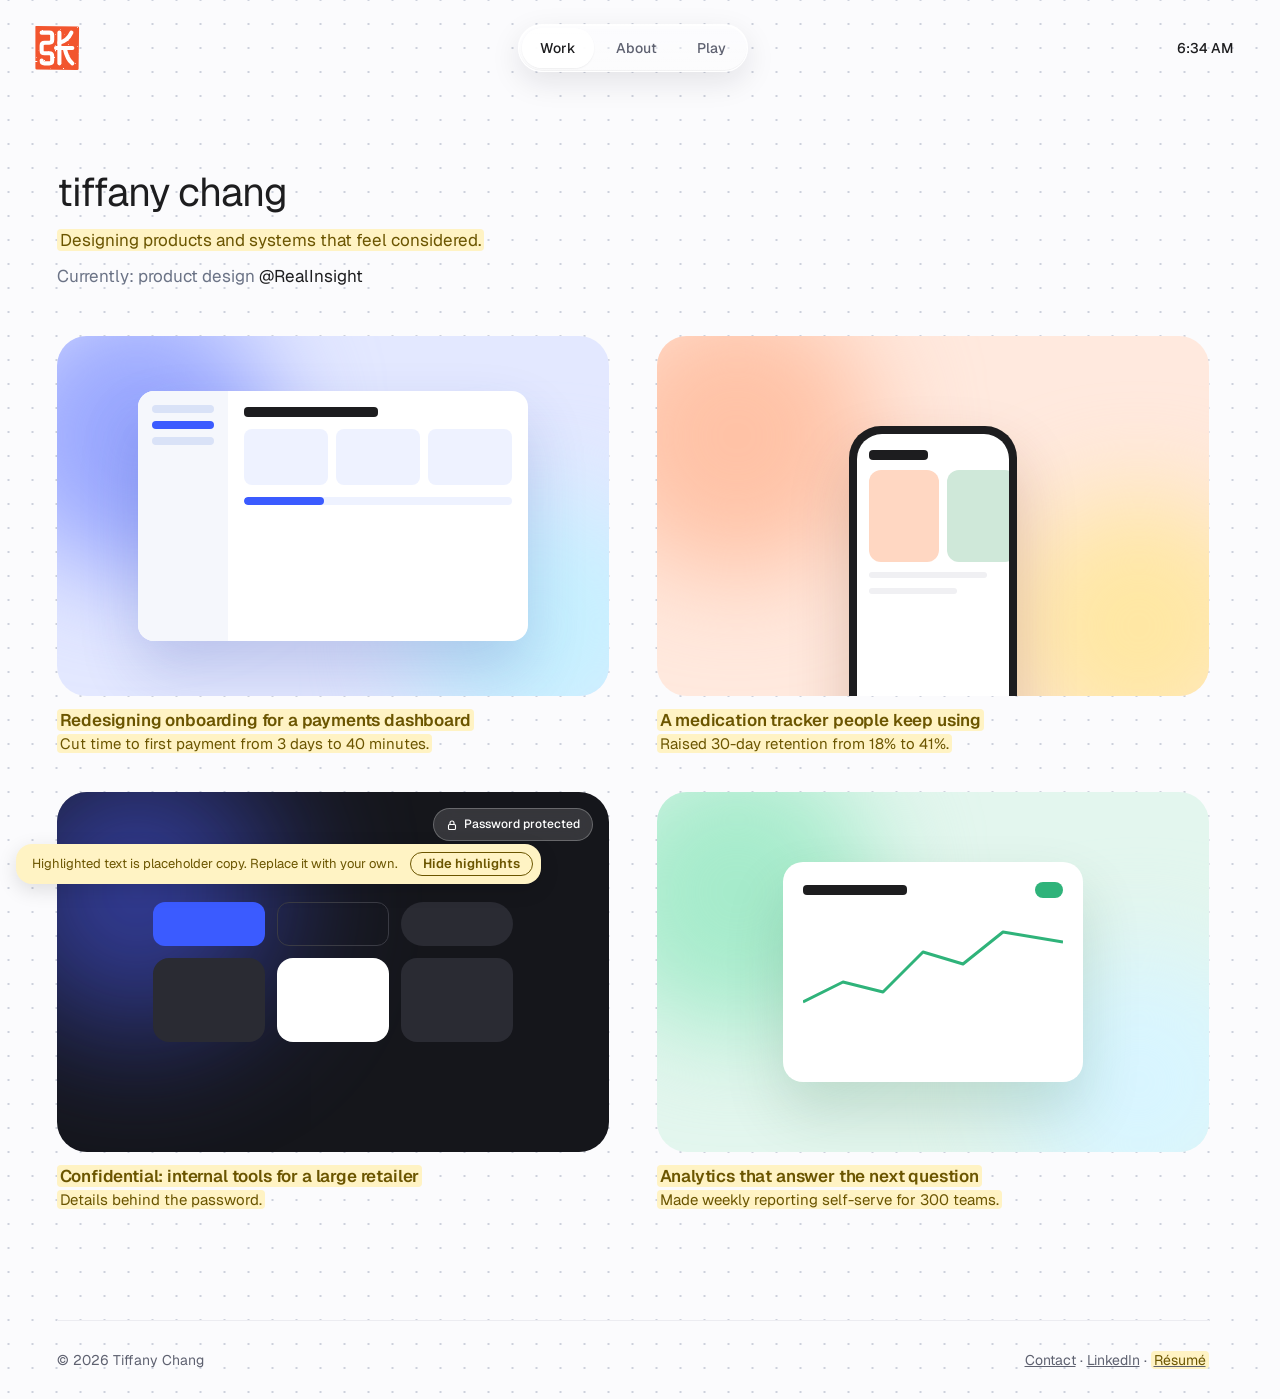
==== index.html @ ca089fef "Prototype: nav tabs collapse into icons on scroll (preview with ?compact=1) Co-Authored-By: Claude O" ====
<!doctype html>
<html lang="en">
<head>
  <meta charset="utf-8">
  <meta name="viewport" content="width=device-width, initial-scale=1, viewport-fit=cover">
  <title>Tiffany Chang · Product Designer</title>
  <meta name="description" content="Portfolio of Tiffany Chang, product designer.">
  <script>document.documentElement.classList.add('js')</script>
  <link rel="preconnect" href="https://fonts.googleapis.com">
  <link rel="preconnect" href="https://fonts.gstatic.com" crossorigin>
  <link rel="stylesheet" href="https://fonts.googleapis.com/css2?family=Geist:wght@400;500;600;700&family=Geist+Mono:wght@500&display=swap">
  <link rel="stylesheet" href="styles.css?v=202611252250">
  <link rel="icon" href="favicon.svg" type="image/svg+xml">
</head>
<body>

<!-- PLACEHOLDER BANNER: delete this block once your content is in. -->
<div class="ph-banner"><div class="wrap"><span>Highlighted text is placeholder copy. Replace it with your own.</span><button type="button" data-toggle-ph>Hide highlights</button></div></div>

<header class="site-header">
  <a class="logo" href="index.html" aria-label="Tiffany Chang, home"><svg class="seal" viewBox="0 0 100 100" aria-hidden="true"><defs><filter id="seal-worn" x="-5%" y="-5%" width="110%" height="110%"><feTurbulence type="fractalNoise" baseFrequency="0.08" numOctaves="2" seed="4" result="t"/><feDisplacementMap in="SourceGraphic" in2="t" scale="2.6" xChannelSelector="R" yChannelSelector="G" result="w"/><feTurbulence type="fractalNoise" baseFrequency="0.22" numOctaves="3" seed="21" result="n"/><feColorMatrix in="n" type="matrix" values="0 0 0 0 0  0 0 0 0 0  0 0 0 0 0  0 0 0 -30 23.2" result="holes"/><feComposite in="w" in2="holes" operator="in"/></filter></defs><g class="seal-print" filter="url(#seal-worn)"><path class="seal-stone" d="M5 6 Q4 4 7 4 L93 5 Q96 5 96 8 L95 93 Q95 96 92 96 L8 95 Q5 95 5 92 Z"/><g class="seal-glyph"><path d="M18 18 H34 Q40 18 40 24 V33 Q40 39 34 39 H24 Q18 39 18 45 V55 Q18 61 24 61 H34 Q40 61 40 67 V76 Q40 82 34 82 H24 Q18 82 18 76"/><path d="M55 18 V82"/><path d="M55 39 Q72 35 80 18"/><path d="M48 50 H82"/><path d="M66 50 Q71 74 82 82"/></g></g><g class="seal-build"><line class="seal-edge" x1="4" y1="4" x2="96" y2="4"/><line class="seal-edge" x1="4" y1="96" x2="96" y2="96"/><line class="seal-edge" x1="4" y1="4" x2="4" y2="96"/><line class="seal-edge" x1="96" y1="4" x2="96" y2="96"/><line class="seal-guide" x1="47" y1="4" x2="47" y2="96"/><line class="seal-guide" x1="4" y1="50" x2="96" y2="50"/><g class="seal-ghost"><path pathLength="1" d="M18 18 H34 Q40 18 40 24 V33 Q40 39 34 39 H24 Q18 39 18 45 V55 Q18 61 24 61 H34 Q40 61 40 67 V76 Q40 82 34 82 H24 Q18 82 18 76"/><path pathLength="1" d="M55 18 V82"/><path pathLength="1" d="M55 39 Q72 35 80 18"/><path pathLength="1" d="M48 50 H82"/><path pathLength="1" d="M66 50 Q71 74 82 82"/></g></g></svg></a>
  <nav class="nav-pill" aria-label="Main" data-liquid-nav="">
    <a href="index.html" aria-current="page">Work</a>
    <a href="about.html">About</a>
    <a href="play.html">Play</a>
  </nav>
  <div class="nav-widget" data-weather role="group" aria-label="Your local time"><span class="nw-weather" data-w-now hidden></span><time class="nw-time" data-clock></time></div>
</header>

<main class="wrap">
  <section class="hero" aria-labelledby="intro">
    <div class="hero-text">
      <h1 id="intro">tiffany chang</h1>
      <p><span class="ph">Designing products and systems that feel considered.</span></p>
      <p>Currently: product design <a class="link-hover" data-text="@RealInsight" href="https://www.realinsight.com/" target="_blank" rel="noopener">@RealInsight</a></p>
    </div>
  </section>

  <!-- SELECTED WORK
       Each cover is a placeholder made in CSS. Replace the inner markup with a looping
       <video autoplay muted loop playsinline> (e.g. a ShaderGradient export) or an image.
       data-case/data-locked are managed by tools/lock.mjs for password-protected work. -->
  <section id="work" aria-label="Selected work">
    <div class="work-grid">
      <a class="card reveal" href="work/case-study.html">
        <div class="cover" style="--c-bg:#e3e8ff; --c-1:#9aa8ff; --c-2:#c6f0ff">
          <span class="blob one"></span><span class="blob two"></span>
          <div class="ui-window" aria-hidden="true">
            <div class="side"><span class="bar"></span><span class="bar accent"></span><span class="bar"></span></div>
            <div class="main"><span class="bar dark"></span><div class="tiles"><span></span><span></span><span></span></div><div class="progress"><span></span></div></div>
          </div>
        </div>
        <div class="card-meta">
          <div><h3><span class="ph">Redesigning onboarding for a payments dashboard</span></h3><p><span class="ph">Cut time to first payment from 3 days to 40 minutes.</span></p></div>
        </div>
      </a>
      <a class="card reveal" href="work/case-study.html">
        <div class="cover" style="--c-bg:#ffe9de; --c-1:#ffc2a6; --c-2:#ffe7a3">
          <span class="blob one"></span><span class="blob two"></span>
          <div class="phone" aria-hidden="true"><div class="screen"><span class="bar dark" style="width:40%"></span><div class="row"><span></span><span></span></div><span class="bar" style="width:80%; height:6px; background:#f0f0f3"></span><span class="bar" style="width:60%; height:6px; background:#f0f0f3"></span></div></div>
        </div>
        <div class="card-meta">
          <div><h3><span class="ph">A medication tracker people keep using</span></h3><p><span class="ph">Raised 30-day retention from 18% to 41%.</span></p></div>
        </div>
      </a>
      <a class="card reveal" href="work/nda-case-study.html" data-case="nda-case-study" data-locked="true">
        <div class="cover dark" style="--c-bg:#15161b; --c-1:#3b47b8; --c-2:#15161b">
          <span class="blob one" style="opacity:.8; filter: blur(70px)"></span>
          <div class="ds-grid" aria-hidden="true"><span></span><span></span><span></span><span></span><span></span><span></span></div>
          <span class="badge lock"><svg viewBox="0 0 24 24" width="12" height="12" aria-hidden="true"><rect x="5" y="11" width="14" height="10" rx="2" fill="none" stroke="currentColor" stroke-width="2.2"/><path d="M8 11V8a4 4 0 0 1 8 0v3" fill="none" stroke="currentColor" stroke-width="2.2"/></svg>Password protected</span>
        </div>
        <div class="card-meta">
          <div><h3><span class="ph">Confidential: internal tools for a large retailer</span></h3><p><span class="ph">Details behind the password.</span></p></div>
        </div>
      </a>
      <a class="card reveal" href="work/case-study.html">
        <div class="cover" style="--c-bg:#e3f6ee; --c-1:#a6ebcb; --c-2:#d8f5ff">
          <span class="blob one"></span><span class="blob two"></span>
          <div class="chart-card" aria-hidden="true"><div class="top"><span class="bar dark" style="width:40%"></span><span class="pill"></span></div><svg viewBox="0 0 260 110" width="100%" height="110"><path d="M0 90 L40 70 L80 80 L120 40 L160 52 L200 20 L260 30" fill="none" stroke="#2fb37a" stroke-width="3" stroke-linejoin="round"/></svg></div>
        </div>
        <div class="card-meta">
          <div><h3><span class="ph">Analytics that answer the next question</span></h3><p><span class="ph">Made weekly reporting self-serve for 300 teams.</span></p></div>
        </div>
      </a>
    </div>
  </section>
</main>

<footer class="site-footer">
  <div class="wrap">
    <span>© <span data-year>2026</span> Tiffany Chang</span>
    <span><a href="contact.html">Contact</a> · <a href="https://www.linkedin.com/">LinkedIn</a> · <a href="#"><span class="ph">Résumé</span></a></span>
  </div>
</footer>

<script src="site.js?v=202611252250"></script>
<script src="weather.js?v=202611252250"></script>
<script src="glass.js?v=202611252250"></script>
</body>
</html>
---- styles.css ----
/* =========================================================
   tiffany chang — portfolio styles
   Look: calm Apple-like surfaces on a 24px dot grid, a glass
   nav pill, and soft moving color behind each case study cover.
   Edit the tokens below to re-theme the whole site.
   ========================================================= */
:root {
  /* Color */
  --bg: #fbfbfd;
  --surface: #ffffff;
  --fg: #1d1d1f;
  --muted: #5e6170;
  --faint: #8a8e9c;
  --soft: #6b7386;          /* hero subtext: soft but passes 4.5:1 */
  --line: #ececf1;
  --dot: #cdd1dc;
  --accent: #f2542d;        /* brand vermilion: fills, rules, focus rings, logo */
  --accent-ink: #c73a17;    /* vermilion for text and white-text fills: 5:1 on white */
  --accent-tint: #ffe9e2;   /* soft vermilion wash */
  --cover-accent: #3b5bff;  /* placeholder product UI inside covers, not brand */
  --ok: #2fb37a;
  --ph: #fff3c4;            /* placeholder highlight */
  --ph-fg: #6b5500;

  /* Type */
  --font: "Geist", "Inter", system-ui, -apple-system, "Segoe UI", sans-serif;
  --mono: "Geist Mono", ui-monospace, "SF Mono", Menlo, monospace;

  /* Shape */
  --radius-card: 30px;
  --radius-frame: 16px;
  --u: 24px;                /* grid unit: dot spacing, and every layout step */
  --max: 1152px;            /* 48 units */
  --gutter: max(24px, env(safe-area-inset-left, 0px));

  /* Glass */
  --glass-bg: linear-gradient(180deg, rgba(255,255,255,.75), rgba(255,255,255,.45));
  --glass-border: rgba(255,255,255,.9);
  --glass-shadow: inset 0 1px 0 #fff, inset 0 -1px 0 rgba(0,0,0,.04), 0 10px 30px rgba(20,24,40,.10);
}

*, *::before, *::after { box-sizing: border-box; }
html { scroll-behavior: smooth; scrollbar-gutter: stable; } /* keep the layout from shifting on pages too short to scroll (Play) */
body {
  margin: 0;
  color: var(--fg);
  background-color: var(--bg);
  /* The 24px dot grid is the layout grid. Dots sit at tile centers, and the
     tile is centered on the page, so a dot always lands on the page's center
     line. Because .wrap is centered and snapped to multiples of 48px, its left
     and right edges land on dots at every screen width. Vertical spacing is in
     24px steps (--u), so section tops sit on dot rows. */
  background-image: radial-gradient(var(--dot) 1.2px, transparent 1.4px);
  background-size: var(--u) var(--u);
  background-position: 50% calc(var(--u) / -2);
  font: 400 16px/1.6 var(--font);
  -webkit-font-smoothing: antialiased;
}
img, video { max-width: 100%; display: block; }
a { color: inherit; }
:focus-visible { outline: 2px solid var(--accent); outline-offset: 3px; border-radius: 6px; }
h1, h2, h3 { margin: 0; line-height: 1.12; letter-spacing: -0.02em; text-wrap: balance; font-weight: 600; }
p { margin: 0; }

.wrap, .site-header {
  /* Width is an even number of grid units so both edges land on dots */
  width: min(var(--max), calc(100% - 2 * var(--u)));
  width: min(var(--max), round(down, 100% - 2 * var(--u), calc(2 * var(--u))));
  margin-inline: auto;
}
.label { font: 500 12px/1.4 var(--mono); letter-spacing: .06em; text-transform: uppercase; color: var(--muted); }
.mono { font-family: var(--mono); font-variant-numeric: tabular-nums; }

/* Placeholder notice + highlight (delete when your content is in) */
/* Fixed toast at the bottom, so it never pushes the sticky header down (that made the
   nav jump between pages) and never sits behind the glass pill. */
.ph-banner { position: fixed; left: 16px; bottom: 16px; z-index: 50; max-width: calc(100% - 32px); background: var(--ph); color: var(--ph-fg); font-size: 13px; border-radius: 16px; box-shadow: 0 6px 20px rgba(0,0,0,.12); view-transition-name: ph-banner; }
.ph-banner .wrap { width: auto; margin: 0; display: flex; gap: 4px 12px; align-items: center; flex-wrap: wrap; padding: 8px 8px 8px 16px; line-height: var(--u); }
::view-transition-group(ph-banner), ::view-transition-old(ph-banner), ::view-transition-new(ph-banner) { animation: none; }
::view-transition-old(ph-banner) { display: none; }
.ph-banner button { font: inherit; font-weight: 600; line-height: 22px; background: transparent; color: inherit; border: 1px solid currentColor; border-radius: 999px; padding: 0 12px; cursor: pointer; }
.ph { background: var(--ph); color: var(--ph-fg); border-radius: 4px; padding: 0 3px; }
html.hide-ph .ph { background: none; color: inherit; padding: 0; }
html.hide-ph .ph-banner { display: none; }

/* ---------- Nav: logo left, glass pill centered, clock right ---------- */
.site-header {
  /* Full width, edge to edge (no max). Still an even number of grid units so
     the logo and time land on dots, a 1 to 2 unit margin from the screen edge. */
  width: calc(100% - 2 * var(--u));
  width: round(down, 100% - 2 * var(--u), calc(2 * var(--u)));
  position: sticky; top: env(safe-area-inset-top, 0px); z-index: 10;
  display: grid; grid-template-columns: minmax(0, 1fr) auto minmax(0, 1fr);
  align-items: center; gap: 16px;
  height: calc(4 * var(--u));   /* logo and pill are 2 units tall, centered on a dot row */
}
.logo { justify-self: start; display: block; width: calc(2 * var(--u)); height: calc(2 * var(--u)); text-decoration: none; border-radius: 4px; transition: transform .2s ease-out; }
/* 张 seal (carved). On hover it turns into its blueprint: the red print fades to a
   gray outline of the character, and the frame and the two guides that define its
   main shapes (the split between 弓 and 长, and the center line) extend past the
   seal's edges. */
.seal { display: block; width: 100%; height: 100%; overflow: visible; }
.seal-stone { fill: var(--accent); }
.seal-glyph { fill: none; stroke: #fff; stroke-width: 8.5; stroke-linecap: round; stroke-linejoin: round; }
.seal-print { transition: opacity .3s ease; }
.seal-build { opacity: 0; transition: opacity .3s ease; }
.seal-ghost { fill: none; stroke: #a1a4b0; stroke-width: 8.5; stroke-linecap: round; stroke-linejoin: round; }
/* Each stroke of 张 traces in order while the frame extends */
.seal-ghost path { stroke-dasharray: 1 1.01; stroke-dashoffset: 1; transition: stroke-dashoffset .2s cubic-bezier(.4,0,.2,1); }
.logo:hover .seal-ghost path, .logo:focus-visible .seal-ghost path { stroke-dashoffset: 0; }
.logo:hover .seal-ghost path:nth-child(1), .logo:focus-visible .seal-ghost path:nth-child(1) { transition-duration: .32s; transition-delay: .05s; }
.logo:hover .seal-ghost path:nth-child(2), .logo:focus-visible .seal-ghost path:nth-child(2) { transition-delay: .3s; }
.logo:hover .seal-ghost path:nth-child(3), .logo:focus-visible .seal-ghost path:nth-child(3) { transition-delay: .38s; }
.logo:hover .seal-ghost path:nth-child(4), .logo:focus-visible .seal-ghost path:nth-child(4) { transition-delay: .46s; }
.logo:hover .seal-ghost path:nth-child(5), .logo:focus-visible .seal-ghost path:nth-child(5) { transition-delay: .54s; }
.seal-edge, .seal-guide { stroke: #a1a4b0; stroke-width: 1.6; transform-box: fill-box; transform-origin: center; transition: transform .45s cubic-bezier(.2,.8,.2,1); }
.seal-edge { transform: scale(.82); }
.seal-guide { stroke-opacity: .6; stroke-dasharray: 3 3; transform: scale(.82); }
.logo:hover, .logo:focus-visible { transform: scale(1.02); }
.logo:active { transform: scale(.95); }
.logo:hover .seal-print, .logo:focus-visible .seal-print { opacity: 0; }
.logo:hover .seal-build, .logo:focus-visible .seal-build { opacity: 1; }
.logo:hover .seal-edge, .logo:focus-visible .seal-edge { transform: scale(1.24); }
.logo:hover .seal-guide, .logo:focus-visible .seal-guide { transform: scale(1.24); transition-delay: .06s; }
@media (prefers-reduced-motion: reduce) {
  .logo, .seal-edge, .seal-guide, .seal-ghost path { transition: none; }
}
.nav-pill {
  display: flex; align-items: center; gap: 4px; height: calc(2 * var(--u)); padding: 3px; border-radius: 999px;
  background: var(--glass-bg); border: 1px solid var(--glass-border); box-shadow: var(--glass-shadow);
  -webkit-backdrop-filter: blur(18px) saturate(180%); backdrop-filter: blur(18px) saturate(180%);
  isolation: isolate; position: relative;
  transition: background-color .45s ease, border-color .45s ease, box-shadow .45s ease;
}
.nav-pill a {
  display: grid; place-items: center; height: 40px; padding: 0 18px; border-radius: 999px; font-size: 14px; font-weight: 500;
  text-decoration: none; color: var(--muted); transition: color .2s, background .2s;
}
.nav-pill a:hover { color: var(--fg); }
.nav-pill a[aria-current="page"] { color: var(--fg); }
/* Fallback when the bubble script didn't run */
.nav-pill:not(.has-bubble) a[aria-current="page"] { background: rgba(255,255,255,.92); box-shadow: 0 1px 2px rgba(0,0,0,.06); }
.nav-pill a { position: relative; z-index: 1; }
.nav-bubble { position: absolute; z-index: 0; border-radius: 999px; background: rgba(255,255,255,.92); box-shadow: 0 1px 2px rgba(0,0,0,.06); pointer-events: none; view-transition-name: nav-bubble; }
.nav-pill a[href$="index.html"] { view-transition-name: nav-work; }
.nav-pill a[href$="about.html"] { view-transition-name: nav-about; }
.nav-pill a[href$="play.html"] { view-transition-name: nav-play; }
.clock { justify-self: end; font: 500 13px/1 var(--mono); color: var(--muted); font-variant-numeric: tabular-nums; }
/* Live liquid glass (Chromium): the page behind the pill bends at the rim
   through the SVG filter built in glass.js. Same size and shadow as the CSS
   glass, so nothing moves or flashes when it switches on. (Class name differs
   from the old WebGL version so a stale cached stylesheet cannot hide the pill.) */
.live-glass { background: linear-gradient(180deg, rgba(255,255,255,.42), rgba(255,255,255,.22)); }

/* Nav background on scroll: a progressive blur. Strong blur at the very top
   that melts away below the nav, with no edge, so the nav stays readable over
   covers. Hidden at the top of the page. It is a fixed layer outside the header
   (site.js adds .nav-fill) because the header's view-transition-name stops
   backdrop blur from seeing the page behind it. */
.nav-fill {
  position: fixed; top: 0; left: 0; right: 0; z-index: 9; height: calc(5 * var(--u));
  pointer-events: none; opacity: 0; transition: opacity .3s ease;
  background: linear-gradient(color-mix(in srgb, var(--bg) 70%, transparent), color-mix(in srgb, var(--bg) 35%, transparent) 55%, transparent);
  -webkit-backdrop-filter: blur(3px); backdrop-filter: blur(3px);
  -webkit-mask-image: linear-gradient(#000 45%, transparent); mask-image: linear-gradient(#000 45%, transparent);
}
.nav-fill::before {
  content: ""; position: absolute; inset: 0;
  -webkit-backdrop-filter: blur(14px); backdrop-filter: blur(14px);
  -webkit-mask-image: linear-gradient(#000 30%, transparent 75%); mask-image: linear-gradient(#000 30%, transparent 75%);
}
html.is-scrolled .nav-fill { opacity: 1; }

/* Compact nav (prototype, html[data-navcompact]): after scrolling, labels
   collapse into icons and the pill shrinks. Each tab animates from its measured
   width (--wide, set in site.js) to a 40px circle on an overshooting curve, so
   the pill overshoots and settles: the bounce. */
.nav-icon { display: none; }
html[data-navcompact] .nav-pill a {
  display: grid; place-items: center; overflow: hidden; padding: 0; width: var(--wide, auto);
  transition: color .2s, width .7s cubic-bezier(.3, 1.6, .45, 1);
}
html[data-navcompact] .nav-pill a > * { grid-area: 1 / 1; }
html[data-navcompact] .nav-icon {
  display: block; width: 18px; height: 18px; opacity: 0; transform: scale(.4) rotate(-25deg);
  transition: opacity .15s, transform .5s cubic-bezier(.3, 1.6, .45, 1);
}
html[data-navcompact] .nav-label { white-space: nowrap; transition: opacity .2s .1s, transform .4s cubic-bezier(.3, 1.4, .45, 1); }
html[data-navcompact].nav-compact .nav-pill a { width: 40px; }
html[data-navcompact].nav-compact .nav-icon { opacity: 1; transform: none; transition-delay: .1s; }
html[data-navcompact].nav-compact .nav-label { opacity: 0; transform: scale(.7); transition: opacity .12s, transform .3s; }
@media (prefers-reduced-motion: reduce) {
  html[data-navcompact] .nav-pill a, html[data-navcompact] .nav-icon, html[data-navcompact] .nav-label { transition-duration: .01s; transition-delay: 0s; }
}

/* Time and weather widget: plain text on the grid (no capsule). Weather is the
   visitor's, from their time zone's city (weather.js). */
.nav-widget {
  justify-self: end; position: relative;
  display: flex; align-items: center; gap: 12px;
  height: calc(2 * var(--u)); border-radius: 999px;   /* no capsule: just text, so the nav stays balanced */
  font-size: 14px; font-weight: 500; line-height: 1; color: var(--fg); font-variant-numeric: tabular-nums;
  cursor: default;
}
.nw-weather { display: flex; align-items: center; gap: 6px; --w-fill: #fff; }
.nw-weather svg { color: var(--muted); }
.nw-weather[hidden] { display: none; }
.has-weather .nw-time { padding-left: 12px; border-left: 1px solid rgba(0,0,0,.1); }
@media (max-width: 640px) {
  .site-header { grid-template-columns: auto 1fr; }
  .clock, .nav-widget { display: none; }
  .nav-pill { justify-self: end; }
  .nav-pill a { padding: 0 12px; }
}

main { padding-block: 0 calc(4 * var(--u)); }

/* ---------- Home hero ---------- */
.hero { display: flex; justify-content: space-between; align-items: center; gap: 40px; flex-wrap: wrap; padding-block: calc(3 * var(--u)) calc(2 * var(--u)); }
.hero-text { display: grid; gap: 12px; /* 48 + 12 + 24 + 12 + 24 = 5 units */ flex: 1 1 360px; min-width: 0; }
.hero-text h1 { font-size: 40px; letter-spacing: -1px; line-height: calc(2 * var(--u)); font-weight: 400; }
.hero-text p { font-size: 17px; line-height: var(--u); color: var(--soft); }
.hero-text strong { color: var(--fg); font-weight: 500; }
.hero-object { position: relative; width: 300px; height: 280px; flex: none; }
.hero-object .glow { position: absolute; border-radius: 50%; filter: blur(50px); opacity: .7; }
.hero-object .glow.a { left: 30px; top: 40px; width: 180px; height: 180px; background: #9aa8ff; animation: blobA 9s ease-in-out infinite; }
.hero-object .glow.b { right: 10px; top: 70px; width: 150px; height: 150px; background: #ffc4de; animation: blobB 11s ease-in-out infinite; }
.sketchbook {
  position: absolute; left: 50%; top: 50%; width: 160px; height: 206px; margin: -103px 0 0 -80px;
  border-radius: 8px 14px 14px 8px; background: var(--fg);
  box-shadow: 24px 32px 50px rgba(20,24,60,.28);
  display: grid; place-items: center;
  transform: perspective(900px) rotateX(12deg) rotateY(-18deg);
  animation: tilt 7s ease-in-out infinite;
}
.sketchbook::before { content: ""; position: absolute; left: 10px; top: 0; bottom: 0; width: 2px; background: rgba(255,255,255,.18); }
.sketchbook .page { width: 114px; height: 154px; border-radius: 5px; background: #fff; display: grid; place-items: center; text-align: center; padding: 10px; font: 500 10px/1.4 var(--mono); color: var(--faint); }
@media (max-width: 640px) { .hero-object { width: 100%; height: 220px; } }

/* Inline link with an underline that draws in on hover (hero "@RealInsight") */
.link-hover { position: relative; display: inline-block; white-space: nowrap; color: var(--fg); text-decoration: none; background-image: linear-gradient(var(--accent), var(--accent)); background-size: 0% 1.5px; background-position: 0 100%; background-repeat: no-repeat; transition: background-size .3s cubic-bezier(.4,0,.2,1); }
/* Vermilion copy of the text, revealed left to right in step with the underline */
.link-hover::after { content: attr(data-text); content: attr(data-text) / ""; position: absolute; inset: 0; color: var(--accent-ink); clip-path: inset(0 100% 0 0); transition: clip-path .3s cubic-bezier(.4,0,.2,1); pointer-events: none; }
.link-hover:hover, .link-hover:focus-visible { background-size: 100% 1.5px; }
.link-hover:hover::after, .link-hover:focus-visible::after { clip-path: inset(0 0 0 0); }

/* ---------- Work grid ---------- */
.section-head { display: flex; justify-content: space-between; align-items: end; gap: 16px; margin-bottom: 24px; }
.section-head h2 { font-size: 15px; letter-spacing: 0; }
.work-grid { display: grid; grid-template-columns: repeat(2, minmax(0, 1fr)); gap: var(--u) calc(2 * var(--u)); } /* column gap 2u keeps both columns on dots */
@media (max-width: 760px) { .work-grid { grid-template-columns: 1fr; } }

.card { display: grid; gap: 0; text-decoration: none; }
.cover {
  position: relative; height: calc(15 * var(--u)); max-width: 100%; border-radius: var(--radius-card); overflow: hidden;
  display: grid; place-items: center; background: var(--c-bg, #e3e8ff);
  transition: transform .4s cubic-bezier(.2,.8,.2,1);
}
.card:hover .cover { transform: translateY(-4px); }
.cover .blob { position: absolute; border-radius: 50%; filter: blur(50px); }
.cover .blob.one { left: -60px; top: -40px; width: 280px; height: 280px; background: var(--c-1, #9aa8ff); animation: blobA 9s ease-in-out infinite; }
.cover .blob.two { right: -60px; bottom: -60px; width: 260px; height: 260px; background: var(--c-2, #c6f0ff); animation: blobB 11s ease-in-out infinite; }
.cover > *:not(.blob):not(.badge) { position: relative; }
.cover video, .cover img.cover-media { position: absolute; inset: 0; width: 100%; height: 100%; object-fit: cover; }
.card-meta { display: flex; justify-content: space-between; gap: 12px; padding-block: 12px; } /* 24px lines + 24px padding: wraps stay on the grid */
.card-meta h3 { font-size: 17px; line-height: var(--u); letter-spacing: -0.01em; }
.card-meta p { font-size: 15px; line-height: var(--u); color: var(--muted); }
.card-meta .num { font: 500 12px/1.6 var(--mono); color: var(--muted); }
.badge {
  position: absolute; top: 16px; right: 16px; z-index: 2;
  display: inline-flex; align-items: center; gap: 6px; padding: 6px 12px; border-radius: 999px;
  font-size: 12px; font-weight: 500; color: #fff;
  background: rgba(255,255,255,.14); border: 1px solid rgba(255,255,255,.25);
  -webkit-backdrop-filter: blur(10px); backdrop-filter: blur(10px);
}
.card:not([data-locked="true"]) .badge.lock { display: none; }
.cover.light .badge { color: var(--fg); background: rgba(255,255,255,.6); border-color: rgba(255,255,255,.9); }

/* Placeholder product UIs inside covers. Replace with your own media. */
.ui-window { width: min(390px, 80%); height: 250px; border-radius: var(--radius-frame); background: #fff; box-shadow: 0 30px 60px rgba(40,60,160,.2); display: grid; grid-template-columns: 90px 1fr; overflow: hidden; animation: float 5s ease-in-out infinite; }
.ui-window .side { background: #f5f7fc; display: grid; align-content: start; gap: 8px; padding: 14px; }
.ui-window .main { padding: 16px; display: grid; align-content: start; gap: 12px; }
.bar { height: 8px; border-radius: 4px; background: #d9e2f7; }
.bar.dark { height: 10px; background: var(--fg); width: 50%; }
.bar.accent { background: var(--cover-accent); }
.tiles { display: grid; grid-template-columns: repeat(3, minmax(0, 1fr)); gap: 8px; }
.tiles span { height: 56px; border-radius: 8px; background: #eef2ff; }
.progress { height: 8px; border-radius: 4px; background: #eef2ff; overflow: hidden; }
.progress span { display: block; height: 100%; width: 30%; border-radius: 4px; background: var(--cover-accent); animation: fill 4.5s ease-in-out infinite; }
.phone { width: 168px; height: 320px; margin-top: 90px; border-radius: 32px; background: var(--fg); padding: 8px; box-shadow: 0 30px 60px rgba(120,50,20,.22); }
.phone .screen { height: 100%; border-radius: 25px; background: #fff; padding: 16px 12px; display: grid; align-content: start; gap: 10px; overflow: hidden; }
.phone .row { display: flex; gap: 8px; animation: slide 4s ease-in-out infinite; }
.phone .row span { flex: none; width: 70px; height: 92px; border-radius: 12px; background: #ffd7c2; }
.phone .row span + span { background: #cfe8d9; }
.ds-grid { display: grid; grid-template-columns: repeat(3, minmax(0, 1fr)); gap: 12px; width: min(360px, 80%); }
.ds-grid span { height: 44px; border-radius: 12px; background: #2a2b33; }
.ds-grid span:nth-child(1) { background: var(--cover-accent); }
.ds-grid span:nth-child(2) { background: none; border: 1.5px solid #3a3b44; }
.ds-grid span:nth-child(3) { border-radius: 22px; }
.ds-grid span:nth-child(n+4) { height: 84px; border-radius: 16px; }
.ds-grid span:nth-child(5) { background: #fff; }
.chart-card { width: min(300px, 80%); height: 220px; border-radius: 20px; background: #fff; box-shadow: 0 30px 60px rgba(0,80,40,.16); padding: 20px; display: grid; align-content: start; gap: 14px; animation: float 5s ease-in-out infinite; }
.chart-card .top { display: flex; justify-content: space-between; align-items: center; }
.chart-card .pill { width: 28px; height: 16px; border-radius: 8px; background: var(--ok); }

/* ---------- Shared page pieces (case study, about, contact, play) ---------- */
.page-head { display: grid; gap: 16px; padding-block: calc(2 * var(--u)) var(--u); }
.page-head h1 { font-size: clamp(32px, 5vw, 48px); letter-spacing: -0.03em; }
.page-head .lede { font-size: 18px; color: var(--muted); max-width: 60ch; line-height: 1.5; }
.stack-lg { display: grid; gap: clamp(56px, 8vw, 96px); }
.split { display: grid; grid-template-columns: minmax(0, 1fr) minmax(0, 2fr); gap: 24px 48px; }
@media (max-width: 760px) { .split { grid-template-columns: 1fr; } }
.stack { display: grid; gap: 16px; min-width: 0; }
.stack h2 { font-size: 26px; }
.btn { display: inline-flex; align-items: center; gap: 8px; font: 500 15px/1 var(--font); text-decoration: none; padding: 12px 20px; border-radius: 999px; border: 1px solid #e3e4ea; background: rgba(255,255,255,.85); color: var(--fg); cursor: pointer; }
.btn.primary { background: var(--accent-ink); border-color: var(--accent-ink); color: #fff; }
.btn.primary:hover { background: #b33212; border-color: #b33212; }
.btn-row { display: flex; gap: 12px; flex-wrap: wrap; }
.panel { background: var(--surface); border: 1px solid var(--line); border-radius: var(--radius-card); }

.cs-cover { position: relative; aspect-ratio: 16 / 9; max-width: 100%; border-radius: var(--radius-card); overflow: hidden; display: grid; place-items: center; background: #e3e8ff; }
.cs-cover .blob { position: absolute; border-radius: 50%; filter: blur(60px); }
.cs-cover .blob.one { left: -80px; top: -60px; width: 420px; height: 420px; background: #9aa8ff; animation: blobA 9s ease-in-out infinite; }
.cs-cover .blob.two { right: -80px; bottom: -80px; width: 380px; height: 380px; background: #c6f0ff; animation: blobB 11s ease-in-out infinite; }
.cs-cover span { position: relative; font: 500 12px/1 var(--mono); color: var(--muted); background: rgba(255,255,255,.7); padding: 8px 12px; border-radius: 999px; }
.facts { display: grid; grid-template-columns: repeat(4, minmax(0, 1fr)); gap: 16px; padding-block: 20px; border-block: 1px solid var(--line); }
.facts div { display: grid; gap: 4px; min-width: 0; }
@media (max-width: 760px) { .facts { grid-template-columns: repeat(2, minmax(0, 1fr)); } }
.outcomes { display: grid; grid-template-columns: repeat(3, minmax(0, 1fr)); gap: 16px; }
@media (max-width: 760px) { .outcomes { grid-template-columns: 1fr; } }
.outcomes div { background: var(--surface); border: 1px solid var(--line); border-radius: 22px; padding: 22px; display: grid; gap: 4px; }
.outcomes strong { font-size: 32px; font-weight: 600; letter-spacing: -0.02em; color: var(--accent-ink); font-variant-numeric: tabular-nums; }
figure { margin: 0; }
.figure { display: grid; gap: 10px; }
.figure .frame { aspect-ratio: 16 / 10; max-width: 100%; border-radius: 22px; border: 1px dashed #d6d9e2; background: var(--surface); display: grid; place-items: center; color: var(--faint); font: 500 12px/1 var(--mono); }
.figure figcaption { color: var(--muted); font-size: 14px; }
.process { display: grid; grid-template-columns: repeat(4, minmax(0, 1fr)); gap: 16px; padding: 0; margin: 0; list-style: none; counter-reset: step; }
@media (max-width: 760px) { .process { grid-template-columns: 1fr 1fr; } }
.process li { border-top: 2px solid var(--accent); padding-top: 12px; display: grid; gap: 4px; counter-increment: step; }
.process li::before { content: "Phase " counter(step); font: 500 11px/1 var(--mono); text-transform: uppercase; letter-spacing: .08em; color: var(--muted); }
blockquote { margin: 0; padding-left: 20px; border-left: 2px solid var(--accent); font-size: 20px; line-height: 1.45; font-weight: 500; max-width: 50ch; }
.next-cs { display: flex; justify-content: space-between; gap: 16px; flex-wrap: wrap; border-top: 1px solid var(--line); padding-top: 24px; }

.portrait { aspect-ratio: 4 / 5; max-width: 100%; border-radius: var(--radius-card); background: linear-gradient(160deg, #e7e9ff, #ffe3ef); display: grid; place-items: center; font: 500 12px/1 var(--mono); color: var(--muted); }
.list-rows { display: grid; border-top: 1px solid var(--line); }
.list-rows > div { display: grid; grid-template-columns: minmax(0, 2fr) minmax(0, 2fr) auto; gap: 12px; padding-block: 14px; border-bottom: 1px solid var(--line); }
.list-rows .when { color: var(--muted); font: 500 13px/1.6 var(--mono); font-variant-numeric: tabular-nums; }
@media (max-width: 560px) { .list-rows > div { grid-template-columns: 1fr; gap: 2px; } }
.skills { display: grid; grid-template-columns: repeat(3, minmax(0, 1fr)); gap: 24px; }
@media (max-width: 760px) { .skills { grid-template-columns: 1fr; } }
.skills h3 { font-size: 17px; }
.skills ul { margin: 8px 0 0; padding-left: 18px; color: var(--muted); }

.form { display: grid; gap: 16px; max-width: 560px; }
.field { display: grid; gap: 6px; }
.field label { font-weight: 500; font-size: 14px; }
.field input, .field textarea, .field select { font: inherit; color: var(--fg); background: var(--surface); border: 1px solid #e3e4ea; border-radius: 12px; padding: 12px 14px; width: 100%; }
.field textarea { min-height: 140px; resize: vertical; }
.form-note { color: var(--muted); font-size: 14px; }
.channels { display: grid; border-top: 1px solid var(--line); }
.channels div { display: flex; justify-content: space-between; gap: 12px; flex-wrap: wrap; padding-block: 14px; border-bottom: 1px solid var(--line); }
.channels a { color: var(--accent-ink); text-decoration: none; overflow-wrap: anywhere; }
.lock-panel { display: grid; gap: 18px; max-width: 560px; padding-block: 40px; }
.lock-panel a { color: var(--accent-ink); }

.play-grid { display: grid; grid-template-columns: repeat(3, minmax(0, 1fr)); gap: 20px; }
@media (max-width: 760px) { .play-grid { grid-template-columns: 1fr 1fr; } }
.play-grid .tile { aspect-ratio: 1; border-radius: 24px; background: var(--surface); border: 1px solid var(--line); display: grid; place-items: center; font: 500 12px/1 var(--mono); color: var(--faint); }

.site-footer .wrap { display: flex; justify-content: space-between; gap: 12px; flex-wrap: wrap; padding-block: 28px; color: var(--muted); font-size: 14px; border-top: 1px solid var(--line); }
.site-footer a { color: var(--muted); }

/* ---------- Motion ---------- */
@keyframes float { 0%,100% { transform: translateY(0) } 50% { transform: translateY(-8px) } }
@keyframes tilt { 0%,100% { transform: perspective(900px) rotateX(12deg) rotateY(-18deg) translateY(0) } 50% { transform: perspective(900px) rotateX(8deg) rotateY(-8deg) translateY(-6px) } }
@keyframes blobA { 0%,100% { transform: translate(0,0) scale(1) } 50% { transform: translate(60px,40px) scale(1.15) } }
@keyframes blobB { 0%,100% { transform: translate(0,0) scale(1) } 50% { transform: translate(-50px,-30px) scale(1.1) } }
@keyframes slide { 0%,100% { transform: translateX(0) } 50% { transform: translateX(36px) } }
@keyframes fill { 0%,100% { width: 30% } 50% { width: 78% } }
/* Cards fade up as they scroll into view (site.js adds .in). Visible by default without JS. */
.js .reveal { opacity: 0; transform: translateY(24px); transition: opacity .7s ease, transform .7s cubic-bezier(.2,.8,.2,1); }
.js .reveal.in { opacity: 1; transform: none; }
@media (prefers-reduced-motion: reduce) {
  html { scroll-behavior: auto; }
  *, *::before, *::after { animation: none !important; transition: none !important; }
  .js .reveal { opacity: 1; transform: none; }
}

/* ---------- Page transitions ---------- */
/* Cross-document view transitions (Chrome, Edge, Safari 18.2+): the header stays
   put, the nav bubble slides to the new tab, and the page crossfades. */
@view-transition { navigation: auto; }
.site-header { view-transition-name: site-header; }
::view-transition-group(nav-bubble) { animation-duration: .5s; animation-timing-function: cubic-bezier(.3,.8,.25,1); }
::view-transition-group(site-header), ::view-transition-new(site-header) { animation: none; }
/* Show only the new header during the switch. Stacking the old and new
   snapshots doubled the nav's shadow for a moment. */
::view-transition-old(site-header) { display: none; }
::view-transition-old(nav-work), ::view-transition-old(nav-about), ::view-transition-old(nav-play) { animation-duration: .25s; }
::view-transition-old(root) { animation: vt-out .2s ease both; }
::view-transition-new(root) { animation: vt-in .3s ease both; }
@keyframes vt-out { to { opacity: 0; } }
@keyframes vt-in { from { opacity: 0; } }
/* Page content floats up from the bottom on load. Sections with their own
   scroll-reveal cards are left to those. */
@keyframes float-in { from { opacity: 0; transform: translateY(24px); } to { opacity: 1; transform: none; } }
main > *:not(:has(.reveal)) { animation: float-in .7s cubic-bezier(.2,.8,.2,1) both; }
main > *:nth-child(2) { animation-delay: .08s; }
main > *:nth-child(3) { animation-delay: .16s; }
main > *:nth-child(n+4) { animation-delay: .24s; }
@media (prefers-reduced-motion: reduce) {
  ::view-transition-group(*), ::view-transition-old(*), ::view-transition-new(*) { animation: none !important; }
}
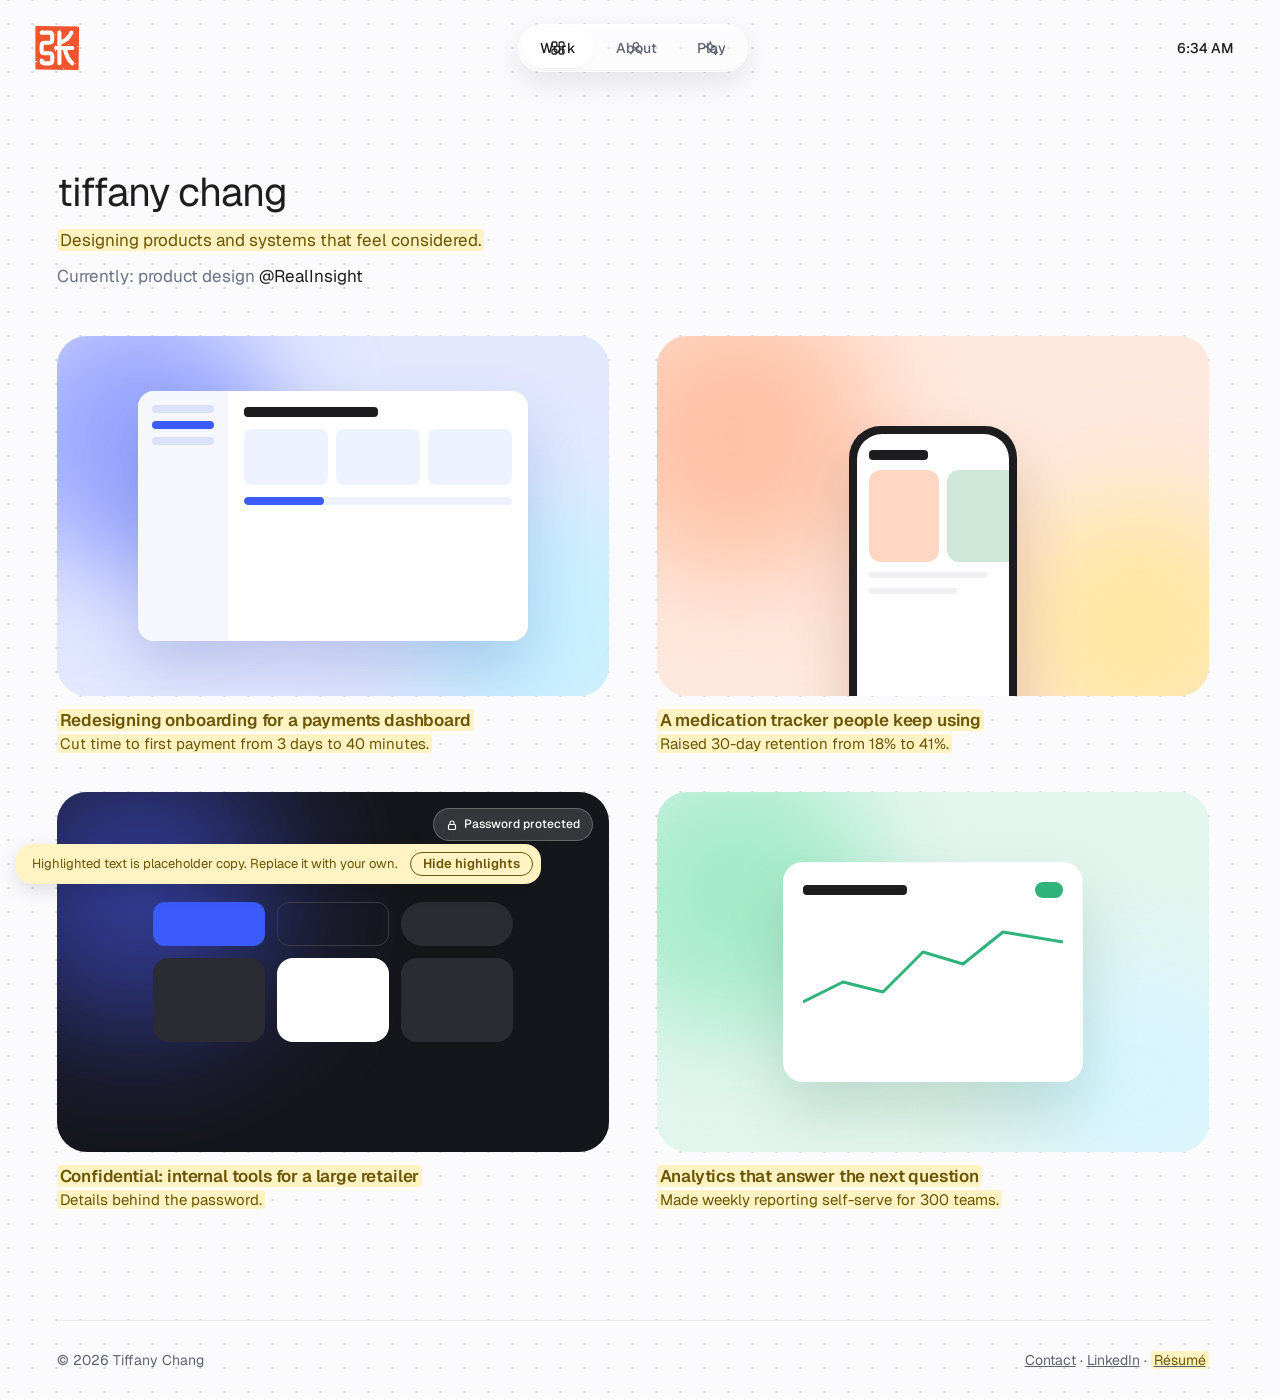
==== commit d0b6167c: "Turn on the compact nav for everyone Co-Authored-By: Claude Opus 5.5 <noreply@anthropic.com> Claude-" ====
--- a/index.html
+++ b/index.html
@@ -9,7 +9,7 @@
   <link rel="preconnect" href="https://fonts.googleapis.com">
   <link rel="preconnect" href="https://fonts.gstatic.com" crossorigin>
   <link rel="stylesheet" href="https://fonts.googleapis.com/css2?family=Geist:wght@400;500;600;700&family=Geist+Mono:wght@500&display=swap">
-  <link rel="stylesheet" href="styles.css?v=202611252250">
+  <link rel="stylesheet" href="styles.css?v=202611252300">
   <link rel="icon" href="favicon.svg" type="image/svg+xml">
 </head>
 <body>
@@ -93,8 +93,8 @@
   </div>
 </footer>
 
-<script src="site.js?v=202611252250"></script>
-<script src="weather.js?v=202611252250"></script>
-<script src="glass.js?v=202611252250"></script>
+<script src="site.js?v=202611252300"></script>
+<script src="weather.js?v=202611252300"></script>
+<script src="glass.js?v=202611252300"></script>
 </body>
 </html>
--- a/styles.css
+++ b/styles.css
@@ -171,7 +171,7 @@
 }
 html.is-scrolled .nav-fill { opacity: 1; }
 
-/* Compact nav (prototype, html[data-navcompact]): after scrolling, labels
+/* Compact nav (html[data-navcompact], set by site.js): after scrolling, labels
    collapse into icons and the pill shrinks. Each tab animates from its measured
    width (--wide, set in site.js) to a 40px circle on an overshooting curve, so
    the pill overshoots and settles: the bounce. */
@@ -186,9 +186,17 @@
   transition: opacity .15s, transform .5s cubic-bezier(.3, 1.6, .45, 1);
 }
 html[data-navcompact] .nav-label { white-space: nowrap; transition: opacity .2s .1s, transform .4s cubic-bezier(.3, 1.4, .45, 1); }
-html[data-navcompact].nav-compact .nav-pill a { width: 40px; }
-html[data-navcompact].nav-compact .nav-icon { opacity: 1; transform: none; transition-delay: .1s; }
-html[data-navcompact].nav-compact .nav-label { opacity: 0; transform: scale(.7); transition: opacity .12s, transform .3s; }
+/* Collapsed while scrolled, unless the pill is hovered or a tab has keyboard
+   focus: then it springs back open to the full labels. */
+html[data-navcompact].nav-compact .nav-pill:not(:hover):not(:has(a:focus-visible)) a { width: 40px; }
+html[data-navcompact].nav-compact .nav-pill:not(:hover):not(:has(a:focus-visible)) .nav-icon { opacity: 1; transform: none; transition-delay: .1s; }
+html[data-navcompact].nav-compact .nav-pill:not(:hover):not(:has(a:focus-visible)) .nav-label { opacity: 0; transform: scale(.7); transition: opacity .12s, transform .3s; }
+@media (hover: none) {
+  /* Touch screens have no hover, and a tap would leave it stuck open. */
+  html[data-navcompact].nav-compact .nav-pill:hover:not(:has(a:focus-visible)) a { width: 40px; }
+  html[data-navcompact].nav-compact .nav-pill:hover:not(:has(a:focus-visible)) .nav-icon { opacity: 1; transform: none; }
+  html[data-navcompact].nav-compact .nav-pill:hover:not(:has(a:focus-visible)) .nav-label { opacity: 0; }
+}
 @media (prefers-reduced-motion: reduce) {
   html[data-navcompact] .nav-pill a, html[data-navcompact] .nav-icon, html[data-navcompact] .nav-label { transition-duration: .01s; transition-delay: 0s; }
 }
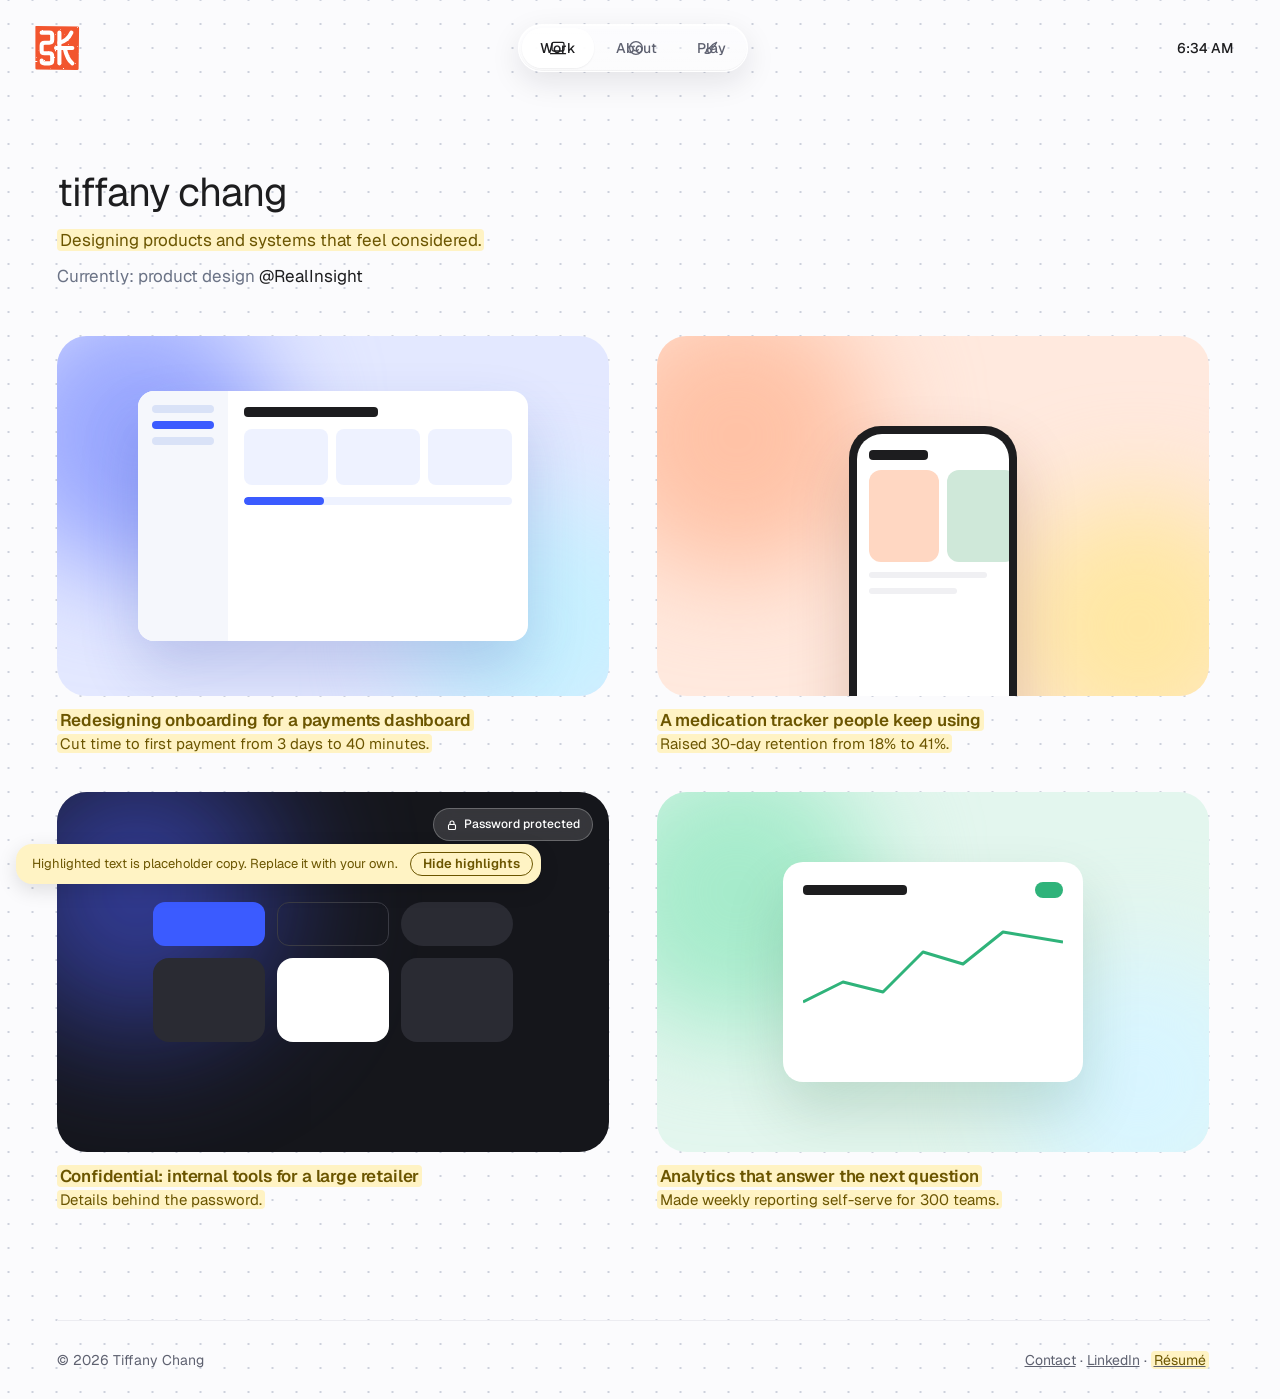
==== commit c2b0ec5b: "Compact nav icons: laptop, smile, brush Co-Authored-By: Claude Opus 5.5 <noreply@anthropic.com> Clau" ====
--- a/index.html
+++ b/index.html
@@ -9,7 +9,7 @@
   <link rel="preconnect" href="https://fonts.googleapis.com">
   <link rel="preconnect" href="https://fonts.gstatic.com" crossorigin>
   <link rel="stylesheet" href="https://fonts.googleapis.com/css2?family=Geist:wght@400;500;600;700&family=Geist+Mono:wght@500&display=swap">
-  <link rel="stylesheet" href="styles.css?v=202611252300">
+  <link rel="stylesheet" href="styles.css?v=202611252310">
   <link rel="icon" href="favicon.svg" type="image/svg+xml">
 </head>
 <body>
@@ -93,8 +93,8 @@
   </div>
 </footer>
 
-<script src="site.js?v=202611252300"></script>
-<script src="weather.js?v=202611252300"></script>
-<script src="glass.js?v=202611252300"></script>
+<script src="site.js?v=202611252310"></script>
+<script src="weather.js?v=202611252310"></script>
+<script src="glass.js?v=202611252310"></script>
 </body>
 </html>
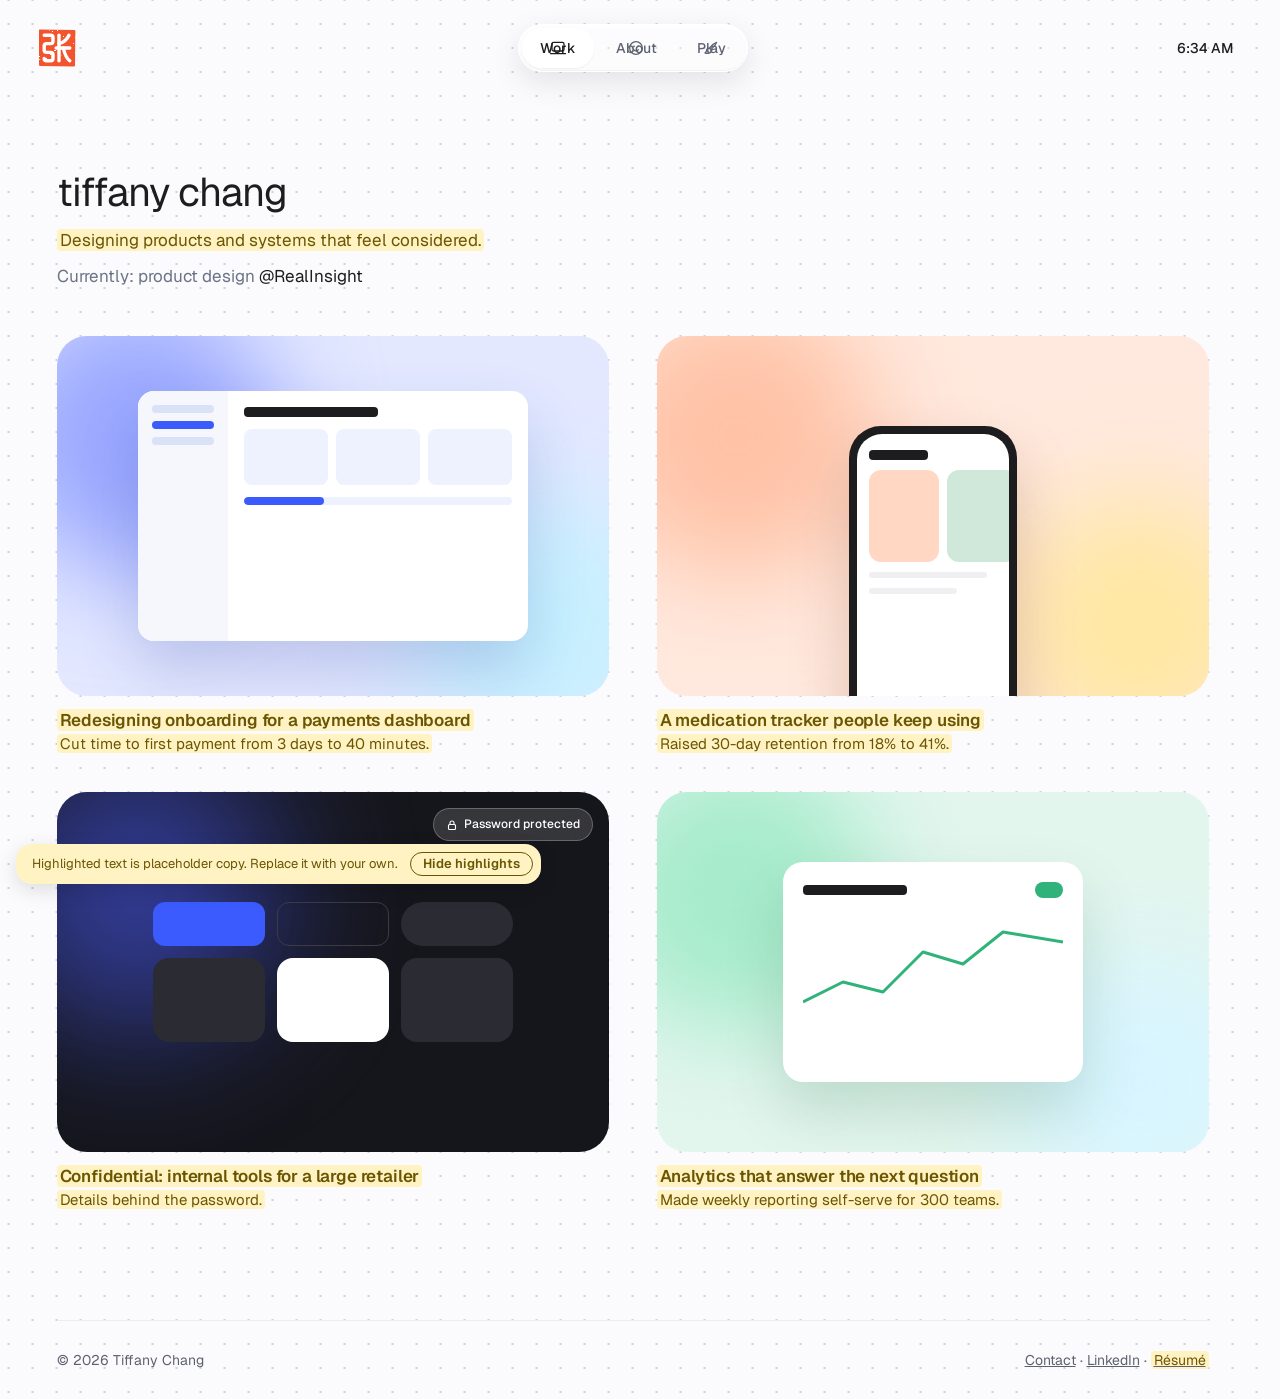
==== commit d5b8b532: "Smaller nav logo (40px) Co-Authored-By: Claude Opus 5.5 <noreply@anthropic.com> Claude-Session: http" ====
--- a/index.html
+++ b/index.html
@@ -9,7 +9,7 @@
   <link rel="preconnect" href="https://fonts.googleapis.com">
   <link rel="preconnect" href="https://fonts.gstatic.com" crossorigin>
   <link rel="stylesheet" href="https://fonts.googleapis.com/css2?family=Geist:wght@400;500;600;700&family=Geist+Mono:wght@500&display=swap">
-  <link rel="stylesheet" href="styles.css?v=202611252310">
+  <link rel="stylesheet" href="styles.css?v=202611252315">
   <link rel="icon" href="favicon.svg" type="image/svg+xml">
 </head>
 <body>
@@ -93,8 +93,8 @@
   </div>
 </footer>
 
-<script src="site.js?v=202611252310"></script>
-<script src="weather.js?v=202611252310"></script>
-<script src="glass.js?v=202611252310"></script>
+<script src="site.js?v=202611252315"></script>
+<script src="weather.js?v=202611252315"></script>
+<script src="glass.js?v=202611252315"></script>
 </body>
 </html>
--- a/styles.css
+++ b/styles.css
@@ -94,7 +94,7 @@
   align-items: center; gap: 16px;
   height: calc(4 * var(--u));   /* logo and pill are 2 units tall, centered on a dot row */
 }
-.logo { justify-self: start; display: block; width: calc(2 * var(--u)); height: calc(2 * var(--u)); text-decoration: none; border-radius: 4px; transition: transform .2s ease-out; }
+.logo { justify-self: start; display: block; width: 40px; height: 40px; margin-left: 4px; /* centered where the 48px logo was */ text-decoration: none; border-radius: 4px; transition: transform .2s ease-out; }
 /* 张 seal (carved). On hover it turns into its blueprint: the red print fades to a
    gray outline of the character, and the frame and the two guides that define its
    main shapes (the split between 弓 and 长, and the center line) extend past the
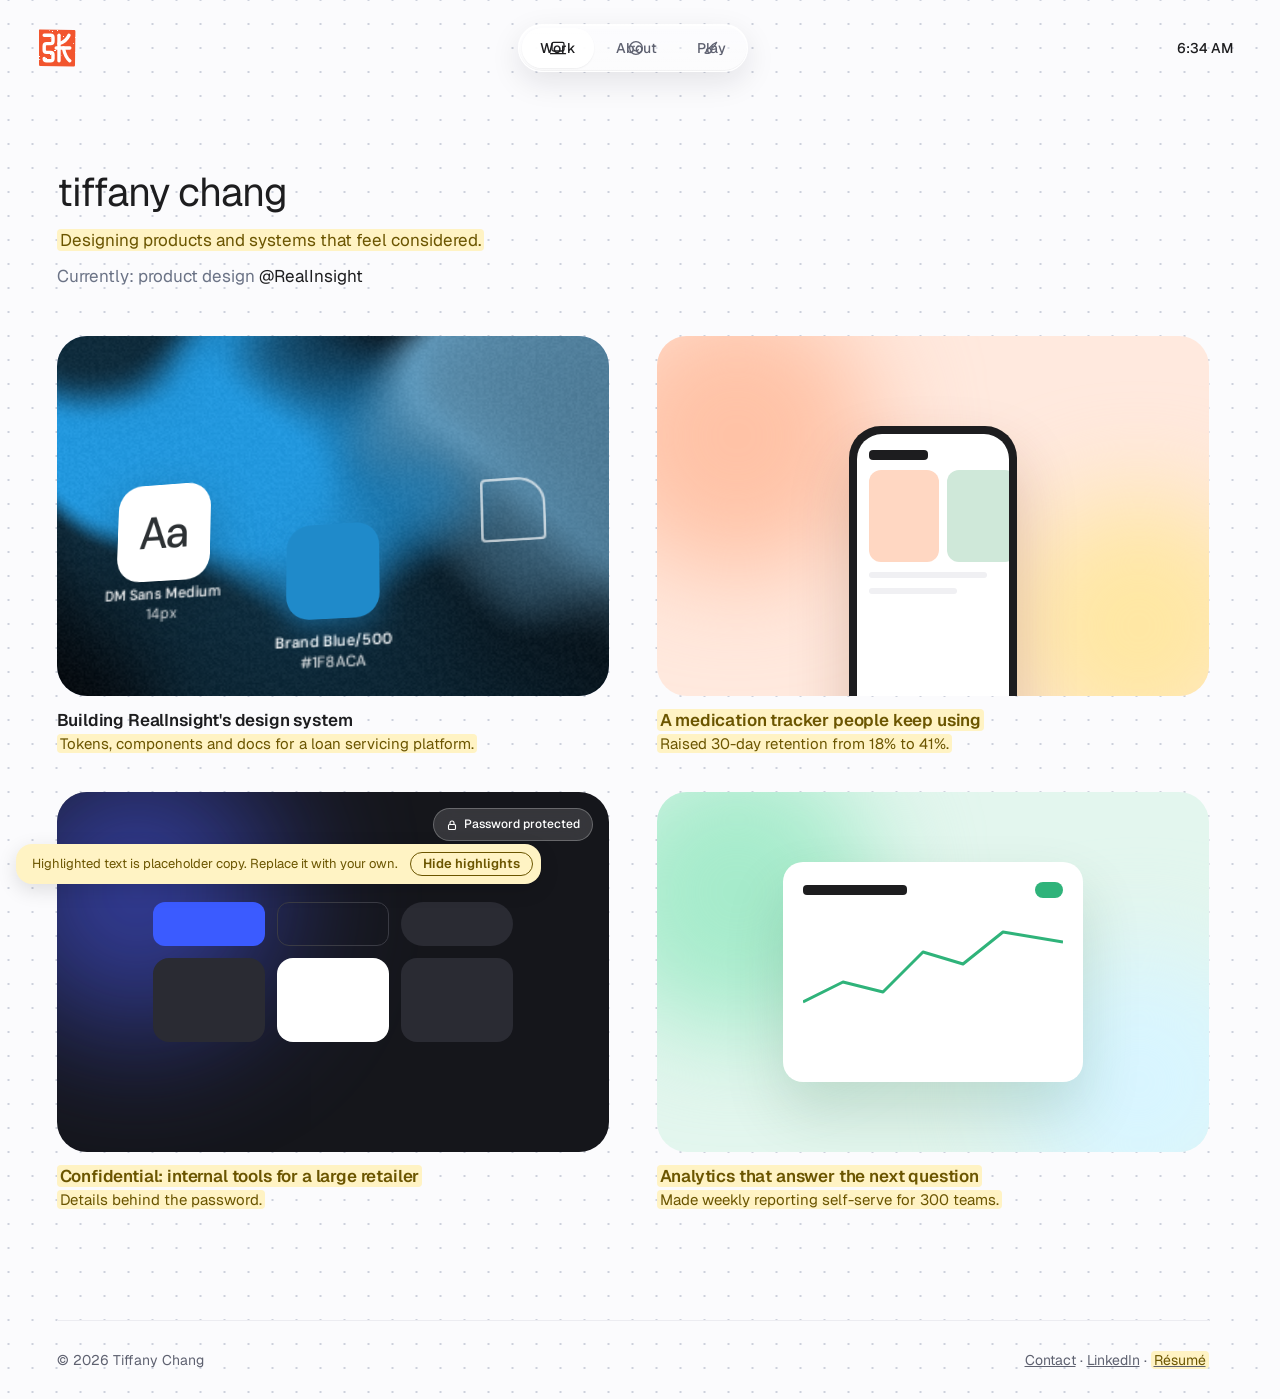
==== commit 96080cd3: "Use the design system motion cover on the first case study card Co-Authored-By: Claude Opus 5.5 <nor" ====
--- a/index.html
+++ b/index.html
@@ -8,8 +8,9 @@
   <script>document.documentElement.classList.add('js')</script>
   <link rel="preconnect" href="https://fonts.googleapis.com">
   <link rel="preconnect" href="https://fonts.gstatic.com" crossorigin>
-  <link rel="stylesheet" href="https://fonts.googleapis.com/css2?family=Geist:wght@400;500;600;700&family=Geist+Mono:wght@500&display=swap">
+  <link rel="stylesheet" href="https://fonts.googleapis.com/css2?family=DM+Sans:opsz,wght@9..40,400;9..40,500;9..40,600&family=Geist:wght@400;500;600;700&family=Geist+Mono:wght@500&display=swap">
   <link rel="stylesheet" href="styles.css?v=202611252315">
+  <link rel="stylesheet" href="covers/ds-motion.css?v=202611260100">
   <link rel="icon" href="favicon.svg" type="image/svg+xml">
 </head>
 <body>
@@ -43,15 +44,9 @@
   <section id="work" aria-label="Selected work">
     <div class="work-grid">
       <a class="card reveal" href="work/case-study.html">
-        <div class="cover" style="--c-bg:#e3e8ff; --c-1:#9aa8ff; --c-2:#c6f0ff">
-          <span class="blob one"></span><span class="blob two"></span>
-          <div class="ui-window" aria-hidden="true">
-            <div class="side"><span class="bar"></span><span class="bar accent"></span><span class="bar"></span></div>
-            <div class="main"><span class="bar dark"></span><div class="tiles"><span></span><span></span><span></span></div><div class="progress"><span></span></div></div>
-          </div>
-        </div>
+        <div class="cover dsm dark" data-ds-motion><canvas class="shader-bg" data-colors="#070b10,#0f2c3d,#1f8aca,#77bbe4" aria-hidden="true"></canvas></div>
         <div class="card-meta">
-          <div><h3><span class="ph">Redesigning onboarding for a payments dashboard</span></h3><p><span class="ph">Cut time to first payment from 3 days to 40 minutes.</span></p></div>
+          <div><h3>Building RealInsight's design system</h3><p><span class="ph">Tokens, components and docs for a loan servicing platform.</span></p></div>
         </div>
       </a>
       <a class="card reveal" href="work/case-study.html">
@@ -93,6 +88,8 @@
   </div>
 </footer>
 
+<script src="covers/shader-bg.js?v=202611260100"></script>
+<script src="covers/ds-motion.js?v=202611260100"></script>
 <script src="site.js?v=202611252315"></script>
 <script src="weather.js?v=202611252315"></script>
 <script src="glass.js?v=202611252315"></script>
--- a/covers/ds-motion.css
+++ b/covers/ds-motion.css
@@ -0,0 +1,118 @@
+/* Design system cover, camera version. ds-motion.js moves a camera through a
+   3D scene: tokens up close, the camera pulls back as they form a component,
+   the page assembles around it, then it resolves into the logo. */
+.dsm { perspective: 900px; overflow: hidden; }
+.cover > canvas.shader-bg:not(.blob):not(.badge) { position: absolute; inset: 0; width: 100%; height: 100%; display: block; }
+.cover.dsm > .cam:not(.blob):not(.badge) { position: absolute; left: 50%; top: 50%; width: 0; height: 0; transform-style: preserve-3d; }
+.dsm .o { position: absolute; left: 0; top: 0; transform-style: preserve-3d; opacity: 0; }
+
+/* Colors are RealInsight's semantic tokens (Figma variables export), light mode,
+   with the dark mode values swapped in when the page flips (.is-dark). */
+.dsm {
+  --rt-sunken: #EFF1F3; --rt-default: #F9F9F9; --rt-raised: #FFFFFF;
+  --rt-brand: #1F8ACA; --rt-brand-subtle: rgba(31,138,202,.15); --rt-brand-glow: rgba(31,138,202,.4);
+  --rt-neutral-bold: #2D3134; --rt-neutral-subtle: rgba(11,11,11,.06);
+  --rt-text: #2D3134; --rt-text-muted: #5F646A; --rt-text-mutest: #888E94; --rt-inverse: #F9F9F9;
+  --rt-success: #256D2B; --rt-border: rgba(11,11,11,.12);
+}
+.dsm.is-dark {
+  --rt-sunken: #111315; --rt-default: #181A1D; --rt-raised: #212427;
+  --rt-brand: #44A5DE; --rt-brand-subtle: rgba(68,165,222,.1); --rt-brand-glow: rgba(68,165,222,.35);
+  --rt-neutral-bold: #F6F7F8; --rt-neutral-subtle: rgba(249,249,249,.06);
+  --rt-text: #F6F7F8; --rt-text-muted: #888E94; --rt-text-mutest: #5F646A; --rt-inverse: #0B0B0B;
+  --rt-success: #55C95F; --rt-border: rgba(249,249,249,.12);
+}
+.dsm .o, .dsm .o * { transition: background-color .5s ease, color .5s ease, box-shadow .5s ease, border-color .5s ease, stroke .5s ease; }
+
+/* Tokens */
+.dsm .dm-tk { border-radius: 14px; box-shadow: 0 10px 30px rgba(0,0,0,.25); }
+.dsm .dm-tk-c { background: var(--rt-brand); }
+.dsm .dm-tk-a { background: #fff; display: grid; place-items: center; font-size: 26px; font-weight: 500; line-height: 1; color: var(--rt-text); }
+.dsm .dm-tk-r { border: 2.5px solid rgba(255,255,255,.9); border-radius: 4px 22px 4px 4px; box-shadow: none; }
+.dsm .dm-tk-s { display: flex; align-items: flex-end; justify-content: center; gap: 4px; padding-bottom: 14px; box-shadow: none; }
+.dsm .dm-tk-s i { width: 6px; border-radius: 2px; background: rgba(255,255,255,.85); }
+.dsm .dm-lbl { font: 500 9px/1.35 var(--mono, ui-monospace, monospace); color: rgba(255,255,255,.85); white-space: nowrap; text-align: center; }
+.dsm .dm-lbl b { display: block; color: #fff; font-weight: 600; }
+
+/* Components and screen. Sizes, radii and colors follow the RealInsight Figma file. */
+.dsm { --rt-skel: rgba(11,11,11,.07); --rt-skel-strong: rgba(11,11,11,.14); --rt-tint: rgba(11,11,11,.02); --rt-redline: #F2542D; }
+.dsm.is-dark { --rt-skel: rgba(249,249,249,.07); --rt-skel-strong: rgba(249,249,249,.16); --rt-tint: rgba(249,249,249,.03); }
+.dsm .o { font-family: "DM Sans", var(--sans, system-ui), sans-serif; }
+.dsm .o i[style*="left"] { position: absolute; display: block; }
+.dsm .dm-btn { border-radius: 10px; background: var(--rt-brand); box-shadow: 0 6px 16px var(--rt-brand-glow); }
+.dsm .dm-btl { display: grid; place-items: center; color: var(--rt-inverse); font-size: 14px; font-weight: 500; line-height: 16px; white-space: nowrap; }
+.dsm .dm-sk { display: block; height: 8px; border-radius: 4px; background: var(--rt-skel); flex: none; }
+.dsm .dm-sk-strong { background: var(--rt-skel-strong); }
+.dsm .dm-sk-brand { background: var(--rt-brand-subtle); height: 9px; }
+.dsm .dm-icn { color: var(--rt-text-muted); }
+.dsm .dm-icn.dm-on { color: var(--rt-brand); }
+.dsm .dm-icn svg { display: block; }
+.dsm .dm-globe { display: grid !important; place-items: center; border-radius: 10px; background: var(--rt-default); box-shadow: 0 0 0 1px var(--rt-border) inset; }
+.dsm .dm-railon { border-radius: 10px; background: var(--rt-brand-subtle); box-shadow: -10px 0 0 -7px var(--rt-brand); z-index: -1; }
+.dsm .dm-logo { border-radius: 8px; background: #44A5DE; }
+.dsm .dm-logo svg { display: block; width: 100%; height: 100%; }
+.dsm .dm-tsearch { display: flex !important; align-items: center; gap: 10px; padding: 0 8px 0 4px; border-radius: 10px; background: var(--rt-default); box-shadow: 0 0 0 1px var(--rt-border) inset; font-size: 14px; color: var(--rt-text-muted); font-style: normal; }
+.dsm .dm-tsearch b { padding: 3px 10px; border-radius: 7px; background: var(--rt-neutral-subtle); font-weight: 500; color: var(--rt-text-muted); }
+.dsm .dm-tsearch svg { margin-left: auto; }
+.dsm .dm-av { display: grid !important; place-items: center; border-radius: 50%; background: var(--rt-brand-subtle); color: var(--rt-brand); font: normal 600 14px/1 "DM Sans", sans-serif; }
+.dsm .dm-h2 { font: normal 600 24px/32px "DM Sans", sans-serif; color: var(--rt-text); white-space: nowrap; }
+.dsm .dm-h3 { font: normal 600 20px/32px "DM Sans", sans-serif; color: var(--rt-text); }
+.dsm .dm-dsi { display: flex !important; align-items: center; justify-content: space-between; padding: 0 12px 0 10px; border-radius: 8px; color: var(--rt-text-muted); }
+.dsm .dm-dsi.dm-on { background: var(--rt-neutral-subtle); }
+.dsm .dm-dsi.dm-on .dm-sk { background: var(--rt-skel-strong); }
+.dsm .dm-skw { display: flex !important; }
+.dsm .dm-frame { border-radius: 28px; background: var(--rt-sunken); box-shadow: 0 60px 140px rgba(0,0,0,.45); }
+.dsm .dm-body { border-radius: 16px 0 28px 0; background: var(--rt-default); box-shadow: 0 0 0 1px var(--rt-border); }
+.dsm .dm-dsp { box-shadow: 1px 0 0 var(--rt-border); }
+.dsm .dm-row { display: flex; align-items: center; gap: 12px; color: var(--rt-text-mutest); }
+.dsm .dm-inp { border-radius: 10px; background: var(--rt-default); box-shadow: 0 0 0 1px var(--rt-border) inset; display: flex; align-items: center; gap: 8px; padding: 0 12px; font-size: 14px; color: var(--rt-text-muted); white-space: nowrap; overflow: hidden; }
+.dsm .dm-ghost { border-radius: 10px; box-shadow: 0 0 0 1px var(--rt-border) inset; background: var(--rt-default); display: flex; align-items: center; justify-content: center; gap: 8px; font-size: 14px; font-weight: 500; color: var(--rt-text); white-space: nowrap; }
+.dsm .dm-dd { justify-content: space-between; padding: 0 12px; font-weight: 400; color: var(--rt-text-muted); }
+.dsm .dm-card { border-radius: 12px; background: var(--rt-default); box-shadow: 0 0 0 1px var(--rt-border) inset, 0 18px 40px rgba(10,12,30,.08); }
+.dsm .dm-tbl { overflow: hidden; }
+.dsm .dm-tr { display: grid; grid-template-columns: 1fr 120px 150px 150px 150px; align-items: center; height: 44px; padding: 0 16px; box-shadow: 0 1px 0 var(--rt-border); }
+.dsm .dm-tr > span { display: flex; align-items: center; justify-content: flex-end; gap: 4px; }
+.dsm .dm-tr > span:first-child { justify-content: flex-start; }
+.dsm .dm-two { flex-direction: column; align-items: flex-start !important; gap: 6px !important; }
+.dsm .dm-th { font-size: 14px; font-weight: 500; color: var(--rt-text-muted); white-space: nowrap; }
+.dsm .dm-th svg { color: var(--rt-text-mutest); }
+.dsm .dm-hov { background: var(--rt-neutral-subtle); }
+.dsm .dm-stat { border-radius: 10px; background: var(--rt-tint); box-shadow: 0 0 0 1px var(--rt-border) inset; padding: 12px 16px; display: grid; grid-template-columns: 1fr auto; grid-template-rows: auto auto; gap: 8px 0; align-content: center; }
+.dsm .dm-num { font-size: 16px; font-weight: 500; line-height: 16px; color: var(--rt-text); }
+.dsm .dm-stat > .dm-sk { grid-row: 2; }
+.dsm .dm-stat em { grid-row: 1 / 3; grid-column: 2; display: grid; justify-items: end; align-content: center; gap: 8px; }
+.dsm .dm-ltabs { display: flex; gap: 20px; align-items: stretch; }
+.dsm .dm-ltabs b { display: flex; align-items: center; gap: 8px; padding: 0 4px; font-size: 14px; font-weight: 400; color: var(--rt-text-muted); white-space: nowrap; }
+.dsm .dm-ltabs b i { font-style: normal; font-size: 12px; padding: 1px 7px; border-radius: 99px; background: var(--rt-neutral-subtle); color: var(--rt-text-muted); }
+.dsm .dm-ltabs b.dm-on { color: var(--rt-brand); box-shadow: 0 2px 0 var(--rt-brand); }
+.dsm .dm-ltabs b.dm-on i { background: var(--rt-brand-subtle); color: var(--rt-brand); }
+.dsm .dm-link { border-radius: 10px; box-shadow: 0 0 0 1px var(--rt-border) inset; display: flex; align-items: center; justify-content: space-between; padding: 0 9px 0 16px; }
+.dsm .dm-ib { width: 32px; height: 32px; border-radius: 8px; background: var(--rt-neutral-subtle); display: grid; place-items: center; color: var(--rt-text); }
+.dsm .dm-pager { display: flex; align-items: center; justify-content: center; gap: 6px; color: var(--rt-text-muted); }
+.dsm .dm-pager b { width: 28px; height: 28px; border-radius: 8px; box-shadow: 0 0 0 1px var(--rt-border) inset; display: grid; place-items: center; font-size: 12px; font-weight: 500; color: var(--rt-text); }
+.dsm .dm-pager b.dm-on { background: var(--rt-neutral-subtle); }
+
+/* Redlines: padding only, solid lines in Tiffany's vermilion */
+.dsm .dm-gl { background: var(--rt-redline); }
+.dsm .dm-num16 { display: grid; place-items: center; color: var(--rt-redline); font: 700 12px/1 "DM Sans", sans-serif; white-space: nowrap; }
+
+/* Generic card bits */
+.dsm .dm-theme { border-radius: 99px; background: var(--rt-neutral-subtle); box-shadow: 0 0 0 1px var(--rt-border) inset; display: flex; align-items: center; justify-content: space-around; color: var(--rt-text-muted); }
+.dsm .dm-theme svg { position: relative; z-index: 1; width: 16px; height: 16px; }
+.dsm .dm-knob { position: absolute; left: 3px; top: 3px; width: 36px; height: 26px; border-radius: 99px; background: var(--rt-raised); box-shadow: 0 0 0 1px var(--rt-border), 0 2px 6px rgba(0,0,0,.2); transition: transform .5s cubic-bezier(.3,1.6,.45,1), background-color .5s ease; }
+.dsm.is-dark .dm-knob { transform: translateX(38px); }
+.dsm .dm-sun { color: var(--rt-text); }
+.dsm.is-dark .dm-sun { color: var(--rt-text-mutest); }
+.dsm.is-dark .dm-moon { color: var(--rt-text); }
+.dsm .dm-tgl { border-radius: 99px; background: var(--rt-brand); }
+.dsm .dm-tgl::after { content: ""; position: absolute; right: 2px; top: 2px; width: 16px; height: 16px; border-radius: 50%; background: #fff; box-shadow: 0 1px 3px rgba(0,0,0,.25); }
+.dsm .dm-tlbl { display: flex; align-items: center; font-size: 14px; color: var(--rt-text); white-space: nowrap; }
+.dsm .dm-div { background: var(--rt-border); }
+.dsm .dm-pre { color: var(--rt-text-mutest); }
+.dsm .dm-inp.dm-dd { justify-content: space-between; color: var(--rt-text); }
+.dsm .dm-inp { color: var(--rt-text); }
+
+/* Logo: RealInsight's R mark (from the Figma Logos page) */
+.dsm .dm-mark { border-radius: 20px; background: #44A5DE; display: grid; place-items: center; box-shadow: 0 20px 50px rgba(68,165,222,.45); }
+.dsm .dm-mark svg { width: 100%; height: 100%; }
+.dsm .dm-word { font-family: "DM Sans", var(--sans, system-ui), sans-serif; font-size: 40px; font-weight: 600; line-height: 44px; letter-spacing: -.02em; color: #fff; white-space: nowrap; }
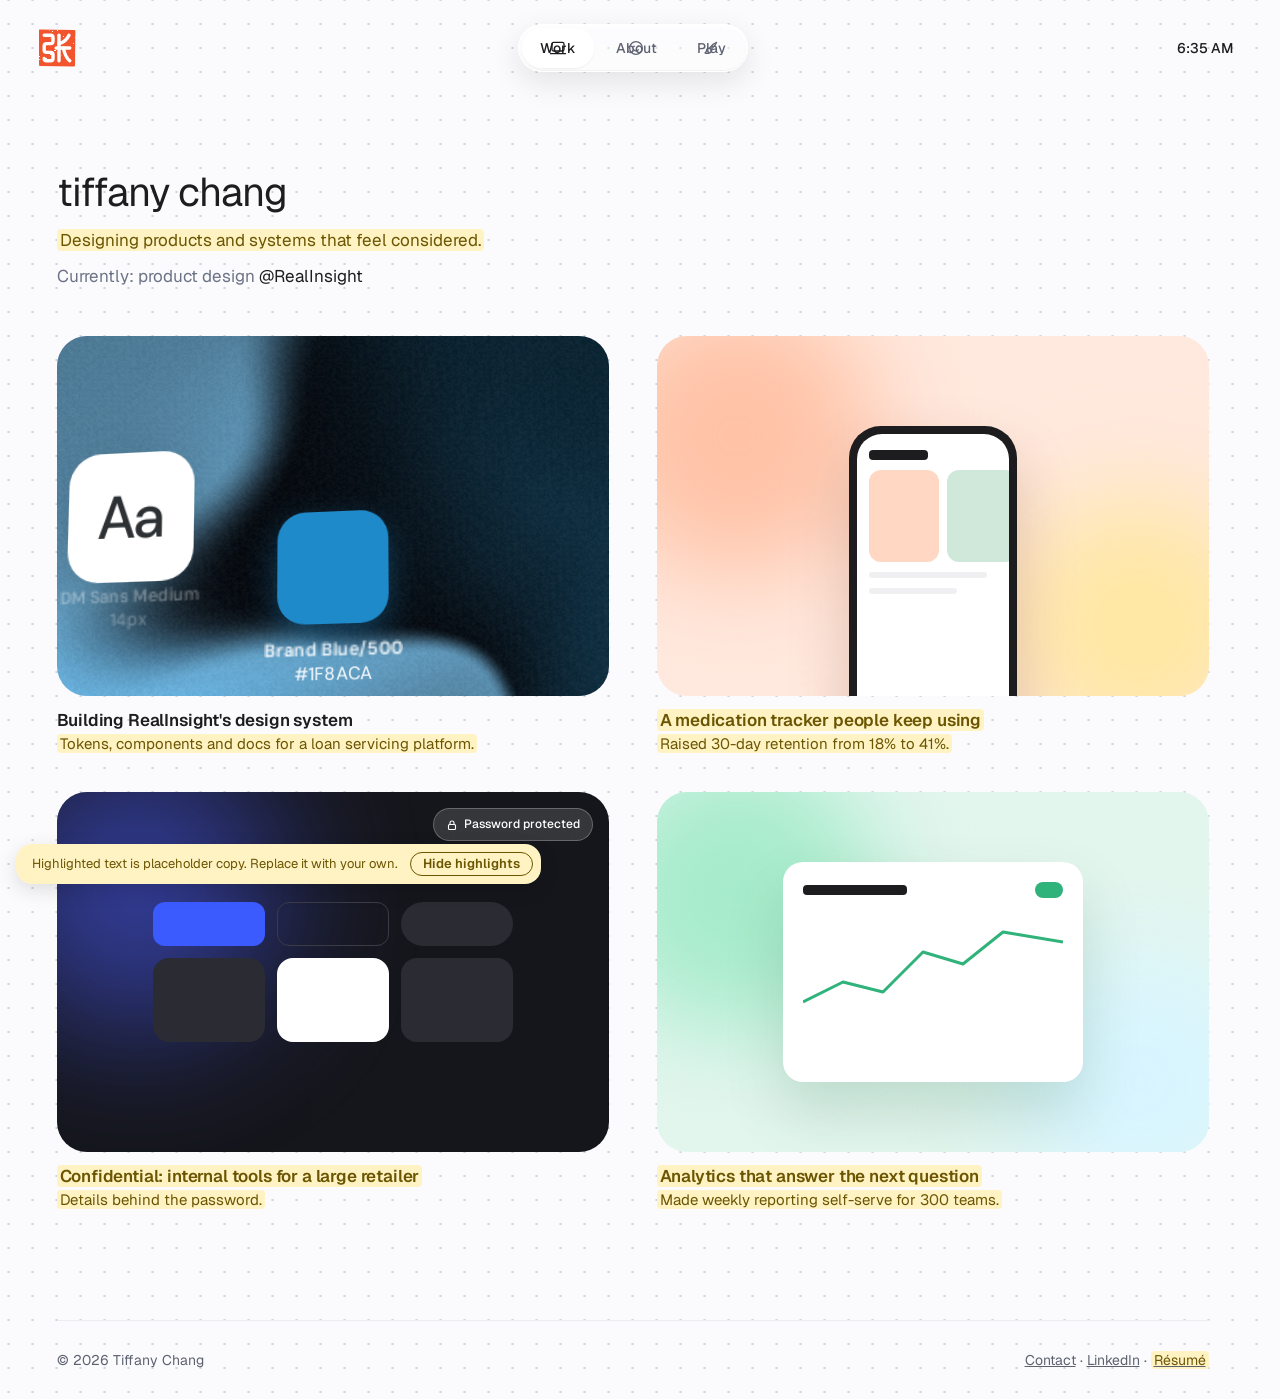
==== commit 97135fe1: "Publish the RealInsight case study with a sticky side nav Built from the canvas: overview, approach," ====
--- a/index.html
+++ b/index.html
@@ -43,7 +43,7 @@
        data-case/data-locked are managed by tools/lock.mjs for password-protected work. -->
   <section id="work" aria-label="Selected work">
     <div class="work-grid">
-      <a class="card reveal" href="work/case-study.html">
+      <a class="card reveal" href="work/realinsight-design-system.html">
         <div class="cover dsm dark" data-ds-motion><canvas class="shader-bg" data-colors="#070b10,#0f2c3d,#1f8aca,#77bbe4" aria-hidden="true"></canvas></div>
         <div class="card-meta">
           <div><h3>Building RealInsight's design system</h3><p><span class="ph">Tokens, components and docs for a loan servicing platform.</span></p></div>
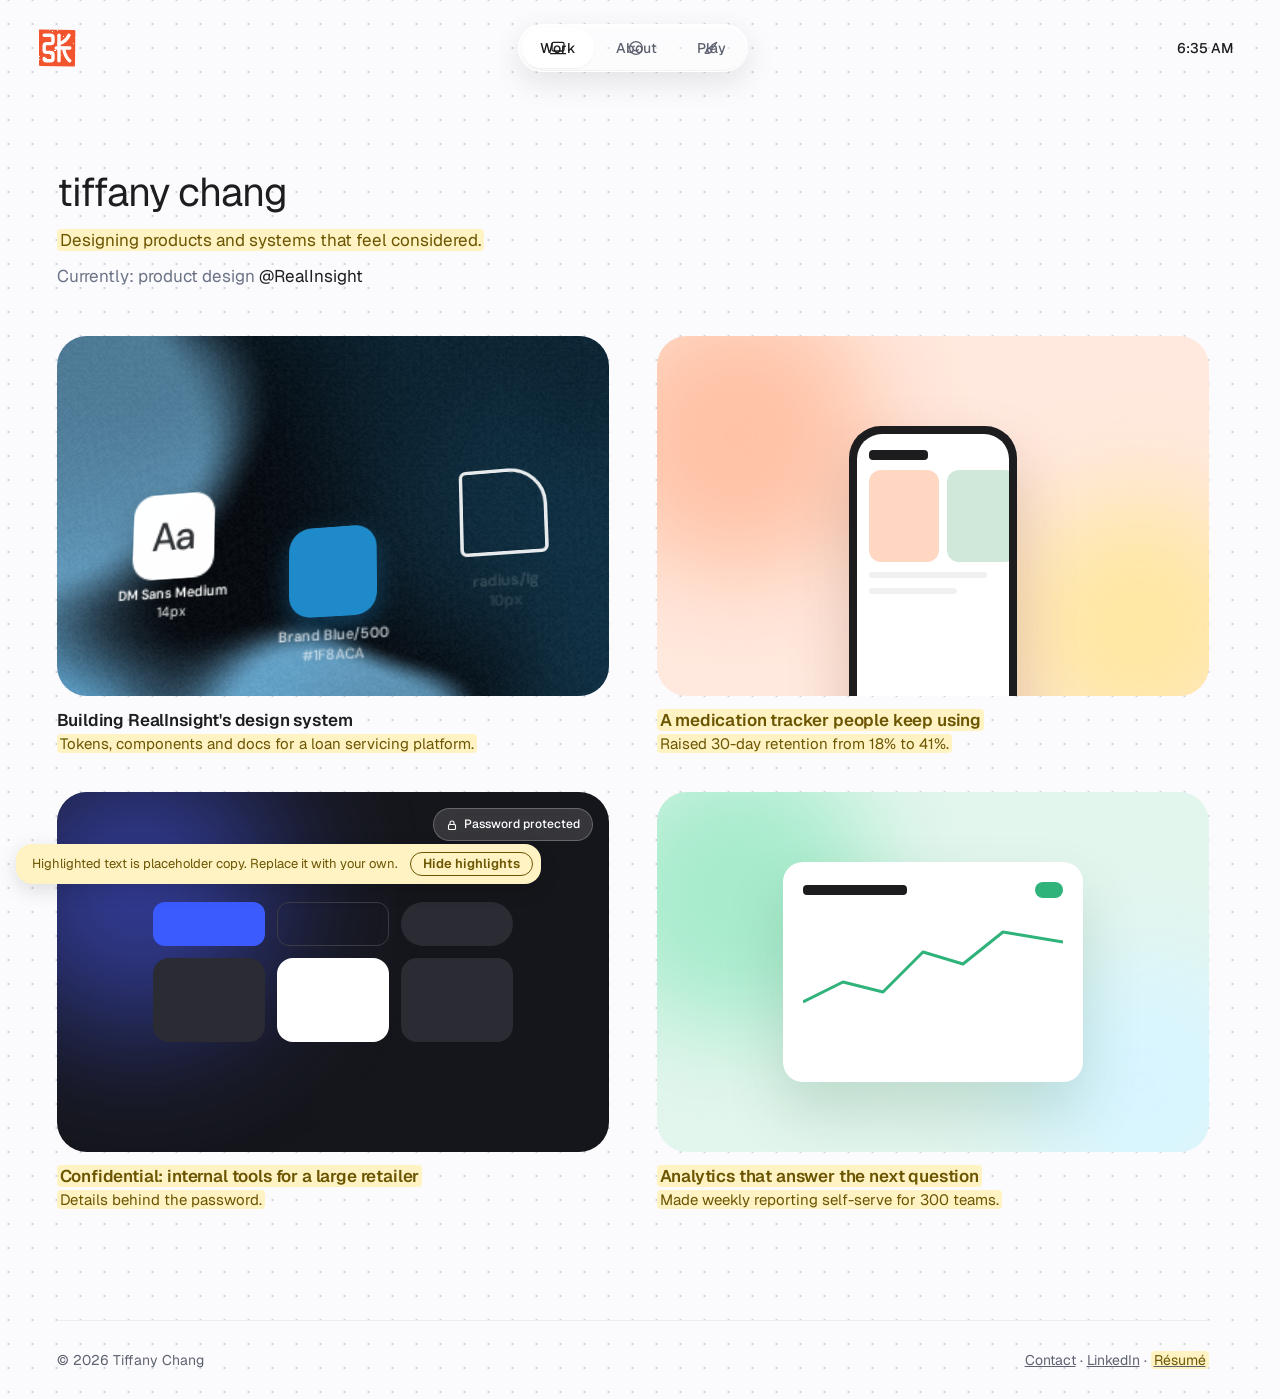
==== commit 0615505d: "Pause looping animations while off screen Co-Authored-By: Claude Opus 5.5 <noreply@anthropic.com> Cl" ====
--- a/index.html
+++ b/index.html
@@ -9,7 +9,7 @@
   <link rel="preconnect" href="https://fonts.googleapis.com">
   <link rel="preconnect" href="https://fonts.gstatic.com" crossorigin>
   <link rel="stylesheet" href="https://fonts.googleapis.com/css2?family=DM+Sans:opsz,wght@9..40,400;9..40,500;9..40,600&family=Geist:wght@400;500;600;700&family=Geist+Mono:wght@500&display=swap">
-  <link rel="stylesheet" href="styles.css?v=202611252315">
+  <link rel="stylesheet" href="styles.css?v=202611280020">
   <link rel="stylesheet" href="covers/ds-motion.css?v=202611260100">
   <link rel="icon" href="favicon.svg" type="image/svg+xml">
 </head>
@@ -90,7 +90,7 @@
 
 <script src="covers/shader-bg.js?v=202611260100"></script>
 <script src="covers/ds-motion.js?v=202611260100"></script>
-<script src="site.js?v=202611252315"></script>
+<script src="site.js?v=202611280020"></script>
 <script src="weather.js?v=202611252315"></script>
 <script src="glass.js?v=202611252315"></script>
 </body>
--- a/styles.css
+++ b/styles.css
@@ -419,3 +419,6 @@
 @media (prefers-reduced-motion: reduce) {
   ::view-transition-group(*), ::view-transition-old(*), ::view-transition-new(*) { animation: none !important; }
 }
+
+/* Looping animations pause while off screen (toggled by site.js) */
+.is-offscreen, .is-offscreen * { animation-play-state: paused !important; }
